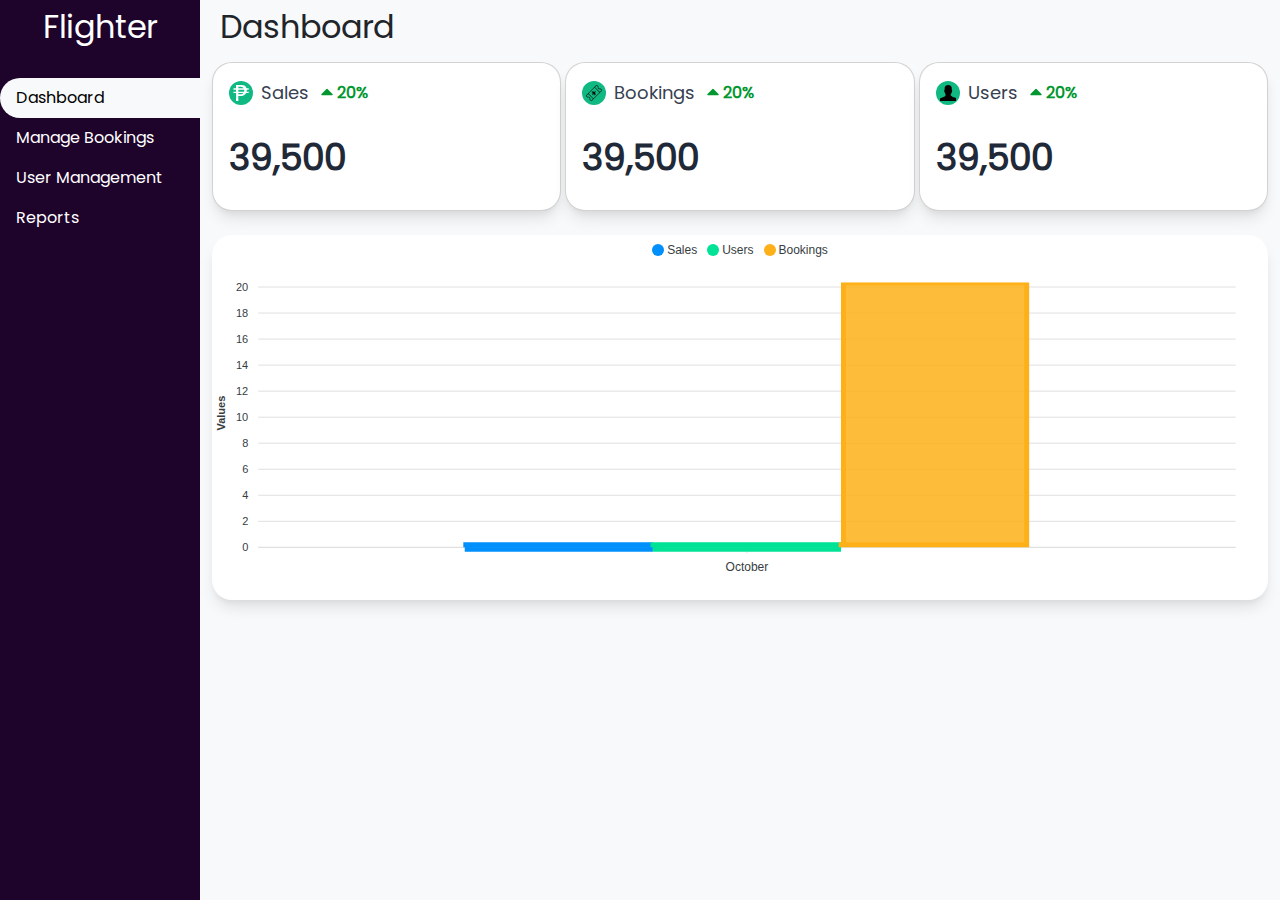
==== admin.html @ 3b2c2d5c "i added so many things but i forget what i add lol" ====
<!DOCTYPE html>
<html lang="en">
<head>
    <meta charset="UTF-8">
    <meta name="viewport" content="width=device-width, initial-scale=1.0">
    <title>Flighter</title>
    <link rel="stylesheet" href="css/bootstrap.min.css">
    <script defer src="js/bootstrap.bundle.js"></script>
    <link rel="stylesheet" href="css/admin.css">
    <script defer src="js/apexcharts.js"></script>
    <script defer src="js/admin.js"></script>
    <link rel="stylesheet" href="css/apexcharts.css">
    <style>
    </style>
</head>
<body>
    <div class="container-fluid p-0 d-flex">

        <div class="sidebar p-0">
            <h2 class="text-white text-center ms-2 me-2 p-2">Flighter</h2>
            <nav class="nav flex-column mt-4">
                <a class="nav-link active" id="dashboardBtn">Dashboard</a>
                <a class="nav-link">Manage Bookings</a>
                <a class="nav-link">User Management</a>
                <a class="nav-link">Reports</a>
            </nav>
        </div>

        <div class="main-content flex-grow-1">
            <!-- para ni sa Dashboard -->
            <div class="container-fluid h-100">
                <h2 class="p-2">Dashboard</h2>
                <div class="row g-1">

                    <div class="col-md-4">
                        <div class="card">
                            <div class="title">
                                <span class="mb-3">
                                    <svg id="Layer_1" fill="currentColor" data-name="Layer 1" xmlns="http://www.w3.org/2000/svg" viewBox="0 0 119.43 122.88"><title>philippine-peso</title><path d="M118.45,51l1,1-.74,9.11H99A40.52,40.52,0,0,1,81.88,78.43q-11.44,6.28-27.71,7h-15l.5,37.43H21.42l.74-36.94-.24-24.87H1L0,59.84.74,51H21.92l-.25-15.26H1l-1-1,.74-9.11H21.67L21.42.25,63.29,0Q78.8,0,88.65,6.53T102,25.61h16.5l1,1.23-.74,8.87h-15v3.94A53.17,53.17,0,0,1,102.44,51ZM39.65,25.61H81.26Q74.85,14,58.61,13.3L39.89,14l-.24,11.57ZM39.4,51H83.23a39.51,39.51,0,0,0,1.23-9.6,46.17,46.17,0,0,0-.24-5.66H39.65L39.4,51ZM58.61,71.91q12.56-2.72,19.21-10.84H39.4l-.25,10.1,19.46.74Z"/></svg>
                                </span>
                                <p class="title-text">
                                    Sales
                                </p>
                                <p class="percent">
                                <svg xmlns="http://www.w3.org/2000/svg" viewBox="0 0 1792 1792" fill="currentColor" height="20" width="20">
                                        <path d="M1408 1216q0 26-19 45t-45 19h-896q-26 0-45-19t-19-45 19-45l448-448q19-19 45-19t45 19l448 448q19 19 19 45z">
                                        </path>
                                    </svg> 20%
                                </p>
                            </div>
                            <div class="data">
                                <p>
                                    39,500 
                                </p>
                            </div>
                        </div>
                    </div>

                    <div class="col-md-4">
                        <div class="card">
                            <div class="title">
                                <span class="mb-3">
                                    <svg version="1.1" id="Layer_1" xmlns="http://www.w3.org/2000/svg" xmlns:xlink="http://www.w3.org/1999/xlink" x="0px" y="0px" viewBox="0 0 122.88 122.88" style="enable-background:new 0 0 122.88 122.88" xml:space="preserve"><g><path d="M121.27,45.01l-76.26,76.26c-0.04,0.04-0.09,0.08-0.14,0.1c-0.5,0.48-1.08,0.84-1.69,1.09c-0.68,0.28-1.39,0.42-2.11,0.42 c-0.72,0-1.43-0.14-2.11-0.42c-0.63-0.26-1.23-0.65-1.75-1.16l-10.05-10.04c-0.34-0.34-0.53-0.78-0.58-1.25 c-0.04-0.44,0.06-0.9,0.3-1.3l0.03-0.05c0.59-0.89,1-1.86,1.24-2.87c0.25-1.02,0.32-2.08,0.22-3.13l0-0.01 c-0.11-1.03-0.39-2.05-0.84-3.01c-0.43-0.91-1.03-1.78-1.79-2.54c-0.76-0.76-1.62-1.36-2.54-1.79c-0.96-0.46-1.98-0.74-3.01-0.84 c-1.01-0.1-2.06-0.03-3.07,0.21c-0.99,0.24-1.94,0.64-2.81,1.2c-0.41,0.31-0.89,0.44-1.37,0.4c-0.48-0.03-0.96-0.24-1.32-0.6 L1.61,85.66c-0.53-0.53-0.92-1.14-1.19-1.78C0.14,83.21,0,82.49,0,81.77c0-0.72,0.14-1.44,0.42-2.11c0.26-0.64,0.65-1.23,1.16-1.75 L77.87,1.61c0.53-0.53,1.14-0.92,1.78-1.19C80.33,0.14,81.05,0,81.77,0c0.72,0,1.44,0.14,2.11,0.42c0.65,0.27,1.26,0.66,1.78,1.19 L95.75,11.7c0.32,0.32,0.52,0.75,0.57,1.2c0.05,0.43-0.03,0.89-0.26,1.29l-0.02,0.03c-0.54,0.87-0.92,1.81-1.14,2.79 c-0.22,1-0.27,2.04-0.15,3.05l0,0.01c0.12,1,0.41,1.98,0.87,2.91c0.43,0.88,1.02,1.72,1.77,2.47l0,0.01 c0.73,0.75,1.56,1.33,2.44,1.77c0.92,0.45,1.92,0.74,2.93,0.86c0.99,0.12,2,0.08,2.99-0.13c0.97-0.2,1.92-0.56,2.79-1.08 c0.41-0.26,0.89-0.38,1.37-0.34c0.46,0.04,0.91,0.23,1.26,0.59l10.09,10.09c0.53,0.53,0.92,1.14,1.19,1.78 c0.28,0.68,0.42,1.4,0.42,2.11c0,0.72-0.14,1.44-0.42,2.11c-0.26,0.63-0.65,1.23-1.16,1.75L121.27,45.01L121.27,45.01z M56.6,74.81 c-0.19,1.26-0.73,2.45-1.89,3.61c-0.09,0.09-0.22,0.15-0.36,0.15c-0.13,0-0.25-0.05-0.35-0.14l-2.41-2.37 c-0.07-0.07-0.12-0.17-0.14-0.27c-0.11-0.7-0.19-1.3-0.26-1.79l-0.07-0.55c-0.13-0.07-0.25-0.15-0.37-0.23 c-0.18-0.13-0.36-0.28-0.53-0.44l-0.03-0.03c-0.15-0.15-0.28-0.3-0.4-0.47l-0.02-0.03c-0.07-0.1-0.14-0.2-0.2-0.31l-0.65-0.07 c-0.45-0.04-0.97-0.1-1.51-0.16c-0.11-0.01-0.21-0.06-0.29-0.15l-2.6-2.64c-0.19-0.19-0.19-0.51,0-0.7c1.3-1.3,2.48-1.88,3.72-2.07 c1.14-0.17,2.29-0.01,3.62,0.25l4.92-4.92l-14.23-5.53c-0.08-0.02-0.15-0.06-0.21-0.12c-0.19-0.19-0.19-0.51,0-0.7 c1.09-1.09,1.77-1.94,2.28-2.58c1.54-1.94,1.75-2.21,5.57-1.33l2.29-2.29c0.19-0.19,0.51-0.19,0.7,0l2.3,2.3 c0.19,0.19,0.19,0.51,0,0.7l-0.42,0.42l1.6,0.37l2.59-2.59c0.19-0.19,0.51-0.19,0.7,0l2.3,2.3c0.19,0.19,0.19,0.51,0,0.7 l-0.72,0.72l2.34,0.54l5.66-5.66c0.53-0.53,1.28-0.72,2.06-0.61c0.73,0.1,1.49,0.48,2.11,1.09l0.01,0.01c0.62,0.62,1,1.39,1.1,2.13 c0.11,0.78-0.09,1.53-0.61,2.06l-5.66,5.66l0.54,2.31l0.71-0.71c0.19-0.19,0.51-0.19,0.7,0l2.3,2.3c0.19,0.19,0.19,0.51,0,0.7 l-2.58,2.58l0.37,1.6l0.41-0.41c0.19-0.19,0.51-0.19,0.7,0l2.3,2.3c0.19,0.19,0.19,0.51,0,0.7l-2.28,2.28 c0.86,3.83,0.5,4.1-1.37,5.51c-0.66,0.5-1.53,1.16-2.64,2.26c-0.05,0.05-0.11,0.08-0.17,0.11c-0.25,0.1-0.54-0.03-0.64-0.28 l-5.44-14.15l-4.96,4.96C56.66,72.45,56.77,73.65,56.6,74.81L56.6,74.81z M19.64,65.7l37.58,37.58l46.04-46.04L65.68,19.66 L19.64,65.7L19.64,65.7z M54.35,106.14L16.77,68.57L4.54,80.8c-0.13,0.13-0.23,0.28-0.29,0.45c-0.07,0.18-0.11,0.37-0.11,0.55 c0,0.2,0.03,0.38,0.1,0.55c0.07,0.16,0.17,0.32,0.3,0.45l8.92,8.92c1.06-0.52,2.18-0.89,3.31-1.11c1.27-0.24,2.56-0.3,3.84-0.17 c1.5,0.14,2.97,0.53,4.34,1.18c1.35,0.64,2.6,1.51,3.71,2.62c1.09,1.09,1.95,2.34,2.58,3.67c0.66,1.39,1.06,2.88,1.22,4.38 c0.13,1.28,0.08,2.58-0.17,3.84c-0.22,1.14-0.59,2.25-1.11,3.31l8.92,8.92c0.13,0.13,0.28,0.23,0.45,0.29 c0.18,0.07,0.37,0.11,0.55,0.11c0.19,0,0.38-0.04,0.55-0.11c0.16-0.07,0.32-0.17,0.45-0.3L54.35,106.14L54.35,106.14z M68.55,16.79 l37.58,37.58l12.25-12.25c0.05-0.05,0.1-0.08,0.16-0.1c0.07-0.1,0.13-0.2,0.17-0.31c0.07-0.18,0.11-0.37,0.11-0.55 c0-0.19-0.03-0.37-0.1-0.53l-0.01-0.02c-0.06-0.16-0.16-0.3-0.28-0.43l-9.03-9.03c-1.06,0.47-2.16,0.8-3.29,0.99 c-1.24,0.2-2.5,0.23-3.76,0.08c-1.47-0.17-2.89-0.58-4.23-1.23c-1.3-0.63-2.51-1.48-3.59-2.56c-1.08-1.08-1.93-2.29-2.56-3.59 c-0.65-1.35-1.07-2.78-1.24-4.24c-0.15-1.25-0.12-2.51,0.08-3.75c0.19-1.13,0.52-2.23,0.99-3.29l-9.01-9.01 c-0.12-0.12-0.27-0.22-0.43-0.29l-0.02-0.01c-0.18-0.07-0.37-0.11-0.55-0.11c-0.2,0-0.38,0.03-0.55,0.1 c-0.16,0.07-0.32,0.17-0.45,0.3L68.55,16.79L68.55,16.79z"/></g></svg>
                                </span>
                                <p class="title-text">
                                    Bookings
                                </p>
                                <p class="percent">
                                <svg xmlns="http://www.w3.org/2000/svg" viewBox="0 0 1792 1792" fill="currentColor" height="20" width="20">
                                        <path d="M1408 1216q0 26-19 45t-45 19h-896q-26 0-45-19t-19-45 19-45l448-448q19-19 45-19t45 19l448 448q19 19 19 45z">
                                        </path>
                                    </svg> 20%
                                </p>
                            </div>
                            <div class="data">
                                <p>
                                    39,500 
                                </p>
                            </div>
                        </div>
                    </div>

                    <div class="col-md-4">
                        <div class="card">
                            <div class="title">
                                <span class="mb-3">
                                    <?xml version="1.0" encoding="utf-8"?><svg version="1.1" id="Layer_1" xmlns="http://www.w3.org/2000/svg" xmlns:xlink="http://www.w3.org/1999/xlink" x="0px" y="0px" viewBox="0 0 122.88 121.42" style="enable-background:new 0 0 122.88 121.42" xml:space="preserve"><style type="text/css">.st0{fill-rule:evenodd;clip-rule:evenodd;}</style><g><path class="st0" d="M0,121.42l0-19.63c10.5-4.67,42.65-13.56,44.16-26.41c0.34-2.9-6.5-13.96-8.07-19.26 c-3.36-5.35-4.56-13.85-0.89-19.5c1.46-2.25,0.84-10.44,0.84-13.53c0-30.77,53.92-30.78,53.92,0c0,3.89-0.9,11.04,1.22,14.1 c3.54,5.12,1.71,14.19-1.27,18.93c-1.91,5.57-9.18,16.11-8.56,19.26c2.31,11.74,32.13,19.63,41.52,23.8l0,22.23L0,121.42L0,121.42z"/></g></svg>
                                </span>
                                <p class="title-text">
                                    Users
                                </p>
                                <p class="percent">
                                <svg xmlns="http://www.w3.org/2000/svg" viewBox="0 0 1792 1792" fill="currentColor" height="20" width="20">
                                        <path d="M1408 1216q0 26-19 45t-45 19h-896q-26 0-45-19t-19-45 19-45l448-448q19-19 45-19t45 19l448 448q19 19 19 45z">
                                        </path>
                                    </svg> 20%
                                </p>
                            </div>
                            <div class="data">
                                <p>
                                    39,500 
                                </p>
                            </div>
                        </div>
                    </div>

                </div>
                <div id="chart" class="mt-4"></div>
            </div>

            <!-- para sa manage flight -->
            <div class="container-fluid h-100 d-none">
                <h2 class="p-2">Manage Flight </h2>
                <div class="table-container">
                    <table class="table table-striped">
                        <thead>
                            <tr>
                                <th>Booking ID</th>
                                <th>Full name</th>
                                <th>Flight Number</th>
                                <th>Departure</th>
                                <th>Arrival</th>
                                <th>Action</th>
                            </tr>
                        </thead>
                        <tbody class="h-100">
                            <tr>
                                <td>eee</td>
                                <td>eee</td>
                                <td>eee</td>
                                <td>eee</td>
                                <td>eee</td>
                                <td>eee</td>
                            </tr>
                        </tbody>
                    </table>
                </div>
            </div>

            <!-- para sa user Management -->
            <div class="container-fluid h-100 d-none">
                <h2 class="p-2">Manager User</h2>
                <div class="table-container">
                    <table class="table table-striped">
                        <thead>
                            <tr>
                                <th>Full name</th>
                                <th>Email</th>
                                <th>Password</th>
                                <th>Type</th>
                                <th>Action</th>
                            </tr>
                        </thead>
                        <tbody class="h-100">
                            <tr>
                                <td>eee</td>
                                <td>eee</td>
                                <td>eee</td>
                                <td>eee</td>
                                <td>eee</td>
                            </tr>
                        </tbody>
                    </table>
                </div>
            </div>

            <!-- para sa reports nga tab -->
            <div class="container-fluid h-100 d-none">
                <h2 class="p-2">Reports</h2>
                <div class="table-container">
                    <table class="table table-striped">
                        <thead>
                            <tr>
                                <th>Name</th>
                                <th>Email</th>
                                <th>Message</th>
                            </tr>
                        </thead>
                        <tbody class="h-100">
                            <tr>
                                <td>eee</td>
                                <td>eee</td>
                                <td>eee</td>
                            </tr>
                        </tbody>
                    </table>
                </div>
            </div>
        </div>
    </div>
</body>
</html>
---- css/admin.css ----
@font-face {
    font-family: 'Poppins';
    src: url('/fonts/Poppins-Regular.ttf') format('truetype');
    font-weight: normal;
    font-style: normal;
}

@font-face {
    font-family: 'Protest';
    src: url('/fonts/ProtestStrike-Regular.ttf') format('truetype');
    font-weight: normal;
    font-style: normal;
}

* {
    font-family: 'Poppins';
}

body {
    min-height: 100vh;
    background-color: #f8f9fa;
}
.sidebar {
    height: 100vh;
    background-color: #1e032b;
    width: 200px;
}
.sidebar a {
    color: white;
    z-index: 2;
    position: relative;
    border-top-left-radius: 20px ;
    border-bottom-left-radius: 20px ;
    cursor: pointer;
}

.sidebar a:focus {
    background-color: #f8f9fa;
    color: black;
}

.sidebar a:hover:not(.active) {
    color: rgb(0, 183, 255);
    cursor: pointer;
}

.sidebar a.active {
    background-color: #f8f9fa;
    color: black;
}

.nav.flex-column.mt-4 {
    position: relative;
    z-index: 2;
}

#chart {
  background-color: #fff;
  box-shadow: 0 10px 15px -3px rgba(0, 0, 0, 0.1), 0 4px 6px -2px rgba(0, 0, 0, 0.05);
  border-radius: 20px;
}

.card {
    padding: 1rem;
    background-color: #fff;
    box-shadow: 0 10px 15px -3px rgba(0, 0, 0, 0.1), 0 4px 6px -2px rgba(0, 0, 0, 0.05);
    border-radius: 20px;
  }
  
  .title {
    display: flex;
    align-items: center;
  }
  
  .title span {
    position: relative;
    padding: 0.5rem;
    background-color: #10B981;
    width: 1.5rem;
    height: 1.5rem;
    border-radius: 9999px;
  }
  
  .title span svg {
    position: absolute;
    top: 50%;
    left: 50%;
    transform: translate(-50%, -50%);
    color: #ffffff;
    height: 1rem;
  }
  
  .title-text {
    margin-left: 0.5rem;
    color: #374151;
    font-size: 18px;
  }
  
  .percent {
    margin-left: 0.5rem;
    color: #02972f;
    font-weight: 600;
    display: flex;
  }
  
  .data {
    display: flex;
    flex-direction: column;
    justify-content: flex-start;
  }
  
  .data p {
    margin-top: 1rem;
    margin-bottom: 1rem;
    color: #1F2937;
    font-size: 2.25rem;
    line-height: 2.5rem;
    font-weight: 700;
    text-align: left;
  }
  
  .data .range {
    position: relative;
    background-color: #E5E7EB;
    width: 100%;
    height: 0.5rem;
    border-radius: 0.25rem;
  }
  
  .data .range .fill {
    position: absolute;
    top: 0;
    left: 0;
    background-color: #10B981;
    width: 76%;
    height: 100%;
    border-radius: 0.25rem;
  }

  .table-container {
    max-height: 85vh;
    min-height: 85vh;
    overflow-y: auto;
    border: 1px solid #ccc;
  }
  
  table {
    width: 100%;
    border-collapse: collapse;
  }
  
  thead {
    position: sticky;
    top: 0;
    background: white;
    z-index: 1;
  }
---- css/apexcharts.css ----
@keyframes opaque {
  0% {
    opacity: 0
  }

  to {
    opacity: 1
  }
}

@keyframes resizeanim {

  0%,
  to {
    opacity: 0
  }
}

.apexcharts-canvas {
  position: relative;
  user-select: none
}

.apexcharts-canvas ::-webkit-scrollbar {
  -webkit-appearance: none;
  width: 6px
}

.apexcharts-canvas ::-webkit-scrollbar-thumb {
  border-radius: 4px;
  background-color: rgba(0, 0, 0, .5);
  box-shadow: 0 0 1px rgba(255, 255, 255, .5);
  -webkit-box-shadow: 0 0 1px rgba(255, 255, 255, .5)
}

.apexcharts-inner {
  position: relative
}

.apexcharts-text tspan {
  font-family: inherit
}

rect.legend-mouseover-inactive,
.legend-mouseover-inactive rect,
.legend-mouseover-inactive path,
.legend-mouseover-inactive circle,
.legend-mouseover-inactive line,
.legend-mouseover-inactive text.apexcharts-yaxis-title-text,
.legend-mouseover-inactive text.apexcharts-yaxis-label {
  transition: .15s ease all;
  opacity: .2
}

.apexcharts-legend-text {
  padding-left: 15px;
  margin-left: -15px;
}

.apexcharts-series-collapsed {
  opacity: 0
}

.apexcharts-tooltip {
  border-radius: 5px;
  box-shadow: 2px 2px 6px -4px #999;
  cursor: default;
  font-size: 14px;
  left: 62px;
  opacity: 0;
  pointer-events: none;
  position: absolute;
  top: 20px;
  display: flex;
  flex-direction: column;
  overflow: hidden;
  white-space: nowrap;
  z-index: 12;
  transition: .15s ease all
}

.apexcharts-tooltip.apexcharts-active {
  opacity: 1;
  transition: .15s ease all
}

.apexcharts-tooltip.apexcharts-theme-light {
  border: 1px solid #e3e3e3;
  background: rgba(255, 255, 255, .96)
}

.apexcharts-tooltip.apexcharts-theme-dark {
  color: #fff;
  background: rgba(30, 30, 30, .8)
}

.apexcharts-tooltip * {
  font-family: inherit
}

.apexcharts-tooltip-title {
  padding: 6px;
  font-size: 15px;
  margin-bottom: 4px
}

.apexcharts-tooltip.apexcharts-theme-light .apexcharts-tooltip-title {
  background: #eceff1;
  border-bottom: 1px solid #ddd
}

.apexcharts-tooltip.apexcharts-theme-dark .apexcharts-tooltip-title {
  background: rgba(0, 0, 0, .7);
  border-bottom: 1px solid #333
}

.apexcharts-tooltip-text-goals-value,
.apexcharts-tooltip-text-y-value,
.apexcharts-tooltip-text-z-value {
  display: inline-block;
  margin-left: 5px;
  font-weight: 600
}

.apexcharts-tooltip-text-goals-label:empty,
.apexcharts-tooltip-text-goals-value:empty,
.apexcharts-tooltip-text-y-label:empty,
.apexcharts-tooltip-text-y-value:empty,
.apexcharts-tooltip-text-z-value:empty,
.apexcharts-tooltip-title:empty {
  display: none
}

.apexcharts-tooltip-text-goals-label,
.apexcharts-tooltip-text-goals-value {
  padding: 6px 0 5px
}

.apexcharts-tooltip-goals-group,
.apexcharts-tooltip-text-goals-label,
.apexcharts-tooltip-text-goals-value {
  display: flex
}

.apexcharts-tooltip-text-goals-label:not(:empty),
.apexcharts-tooltip-text-goals-value:not(:empty) {
  margin-top: -6px
}

.apexcharts-tooltip-marker {
  width: 12px;
  height: 12px;
  position: relative;
  top: 0;
  margin-right: 10px;
  border-radius: 50%
}

.apexcharts-tooltip-series-group {
  padding: 0 10px;
  display: none;
  text-align: left;
  justify-content: left;
  align-items: center
}

.apexcharts-tooltip-series-group.apexcharts-active .apexcharts-tooltip-marker {
  opacity: 1
}

.apexcharts-tooltip-series-group.apexcharts-active,
.apexcharts-tooltip-series-group:last-child {
  padding-bottom: 4px
}

.apexcharts-tooltip-series-group-hidden {
  opacity: 0;
  height: 0;
  line-height: 0;
  padding: 0 !important
}

.apexcharts-tooltip-y-group {
  padding: 6px 0 5px
}

.apexcharts-custom-tooltip,
.apexcharts-tooltip-box {
  padding: 4px 8px
}

.apexcharts-tooltip-boxPlot {
  display: flex;
  flex-direction: column-reverse
}

.apexcharts-tooltip-box>div {
  margin: 4px 0
}

.apexcharts-tooltip-box span.value {
  font-weight: 700
}

.apexcharts-tooltip-rangebar {
  padding: 5px 8px
}

.apexcharts-tooltip-rangebar .category {
  font-weight: 600;
  color: #777
}

.apexcharts-tooltip-rangebar .series-name {
  font-weight: 700;
  display: block;
  margin-bottom: 5px
}

.apexcharts-xaxistooltip,
.apexcharts-yaxistooltip {
  opacity: 0;
  pointer-events: none;
  color: #373d3f;
  font-size: 13px;
  text-align: center;
  border-radius: 2px;
  position: absolute;
  z-index: 10;
  background: #eceff1;
  border: 1px solid #90a4ae
}

.apexcharts-xaxistooltip {
  padding: 9px 10px;
  transition: .15s ease all
}

.apexcharts-xaxistooltip.apexcharts-theme-dark {
  background: rgba(0, 0, 0, .7);
  border: 1px solid rgba(0, 0, 0, .5);
  color: #fff
}

.apexcharts-xaxistooltip:after,
.apexcharts-xaxistooltip:before {
  left: 50%;
  border: solid transparent;
  content: " ";
  height: 0;
  width: 0;
  position: absolute;
  pointer-events: none
}

.apexcharts-xaxistooltip:after {
  border-color: transparent;
  border-width: 6px;
  margin-left: -6px
}

.apexcharts-xaxistooltip:before {
  border-color: transparent;
  border-width: 7px;
  margin-left: -7px
}

.apexcharts-xaxistooltip-bottom:after,
.apexcharts-xaxistooltip-bottom:before {
  bottom: 100%
}

.apexcharts-xaxistooltip-top:after,
.apexcharts-xaxistooltip-top:before {
  top: 100%
}

.apexcharts-xaxistooltip-bottom:after {
  border-bottom-color: #eceff1
}

.apexcharts-xaxistooltip-bottom:before {
  border-bottom-color: #90a4ae
}

.apexcharts-xaxistooltip-bottom.apexcharts-theme-dark:after,
.apexcharts-xaxistooltip-bottom.apexcharts-theme-dark:before {
  border-bottom-color: rgba(0, 0, 0, .5)
}

.apexcharts-xaxistooltip-top:after {
  border-top-color: #eceff1
}

.apexcharts-xaxistooltip-top:before {
  border-top-color: #90a4ae
}

.apexcharts-xaxistooltip-top.apexcharts-theme-dark:after,
.apexcharts-xaxistooltip-top.apexcharts-theme-dark:before {
  border-top-color: rgba(0, 0, 0, .5)
}

.apexcharts-xaxistooltip.apexcharts-active {
  opacity: 1;
  transition: .15s ease all
}

.apexcharts-yaxistooltip {
  padding: 4px 10px
}

.apexcharts-yaxistooltip.apexcharts-theme-dark {
  background: rgba(0, 0, 0, .7);
  border: 1px solid rgba(0, 0, 0, .5);
  color: #fff
}

.apexcharts-yaxistooltip:after,
.apexcharts-yaxistooltip:before {
  top: 50%;
  border: solid transparent;
  content: " ";
  height: 0;
  width: 0;
  position: absolute;
  pointer-events: none
}

.apexcharts-yaxistooltip:after {
  border-color: transparent;
  border-width: 6px;
  margin-top: -6px
}

.apexcharts-yaxistooltip:before {
  border-color: transparent;
  border-width: 7px;
  margin-top: -7px
}

.apexcharts-yaxistooltip-left:after,
.apexcharts-yaxistooltip-left:before {
  left: 100%
}

.apexcharts-yaxistooltip-right:after,
.apexcharts-yaxistooltip-right:before {
  right: 100%
}

.apexcharts-yaxistooltip-left:after {
  border-left-color: #eceff1
}

.apexcharts-yaxistooltip-left:before {
  border-left-color: #90a4ae
}

.apexcharts-yaxistooltip-left.apexcharts-theme-dark:after,
.apexcharts-yaxistooltip-left.apexcharts-theme-dark:before {
  border-left-color: rgba(0, 0, 0, .5)
}

.apexcharts-yaxistooltip-right:after {
  border-right-color: #eceff1
}

.apexcharts-yaxistooltip-right:before {
  border-right-color: #90a4ae
}

.apexcharts-yaxistooltip-right.apexcharts-theme-dark:after,
.apexcharts-yaxistooltip-right.apexcharts-theme-dark:before {
  border-right-color: rgba(0, 0, 0, .5)
}

.apexcharts-yaxistooltip.apexcharts-active {
  opacity: 1
}

.apexcharts-yaxistooltip-hidden {
  display: none
}

.apexcharts-xcrosshairs,
.apexcharts-ycrosshairs {
  pointer-events: none;
  opacity: 0;
  transition: .15s ease all
}

.apexcharts-xcrosshairs.apexcharts-active,
.apexcharts-ycrosshairs.apexcharts-active {
  opacity: 1;
  transition: .15s ease all
}

.apexcharts-ycrosshairs-hidden {
  opacity: 0
}

.apexcharts-selection-rect {
  cursor: move
}

.svg_select_boundingRect,
.svg_select_points_rot {
  pointer-events: none;
  opacity: 0;
  visibility: hidden
}

.apexcharts-selection-rect+g .svg_select_boundingRect,
.apexcharts-selection-rect+g .svg_select_points_rot {
  opacity: 0;
  visibility: hidden
}

.apexcharts-selection-rect+g .svg_select_points_l,
.apexcharts-selection-rect+g .svg_select_points_r {
  cursor: ew-resize;
  opacity: 1;
  visibility: visible
}

.svg_select_points {
  fill: #efefef;
  stroke: #333;
  rx: 2
}

.apexcharts-svg.apexcharts-zoomable.hovering-zoom {
  cursor: crosshair
}

.apexcharts-svg.apexcharts-zoomable.hovering-pan {
  cursor: move
}

.apexcharts-menu-icon,
.apexcharts-pan-icon,
.apexcharts-reset-icon,
.apexcharts-selection-icon,
.apexcharts-toolbar-custom-icon,
.apexcharts-zoom-icon,
.apexcharts-zoomin-icon,
.apexcharts-zoomout-icon {
  cursor: pointer;
  width: 20px;
  height: 20px;
  line-height: 24px;
  color: #6e8192;
  text-align: center
}

.apexcharts-menu-icon svg,
.apexcharts-reset-icon svg,
.apexcharts-zoom-icon svg,
.apexcharts-zoomin-icon svg,
.apexcharts-zoomout-icon svg {
  fill: #6e8192
}

.apexcharts-selection-icon svg {
  fill: #444;
  transform: scale(.76)
}

.apexcharts-theme-dark .apexcharts-menu-icon svg,
.apexcharts-theme-dark .apexcharts-pan-icon svg,
.apexcharts-theme-dark .apexcharts-reset-icon svg,
.apexcharts-theme-dark .apexcharts-selection-icon svg,
.apexcharts-theme-dark .apexcharts-toolbar-custom-icon svg,
.apexcharts-theme-dark .apexcharts-zoom-icon svg,
.apexcharts-theme-dark .apexcharts-zoomin-icon svg,
.apexcharts-theme-dark .apexcharts-zoomout-icon svg {
  fill: #f3f4f5
}

.apexcharts-canvas .apexcharts-reset-zoom-icon.apexcharts-selected svg,
.apexcharts-canvas .apexcharts-selection-icon.apexcharts-selected svg,
.apexcharts-canvas .apexcharts-zoom-icon.apexcharts-selected svg {
  fill: #008ffb
}

.apexcharts-theme-light .apexcharts-menu-icon:hover svg,
.apexcharts-theme-light .apexcharts-reset-icon:hover svg,
.apexcharts-theme-light .apexcharts-selection-icon:not(.apexcharts-selected):hover svg,
.apexcharts-theme-light .apexcharts-zoom-icon:not(.apexcharts-selected):hover svg,
.apexcharts-theme-light .apexcharts-zoomin-icon:hover svg,
.apexcharts-theme-light .apexcharts-zoomout-icon:hover svg {
  fill: #333
}

.apexcharts-menu-icon,
.apexcharts-selection-icon {
  position: relative
}

.apexcharts-reset-icon {
  margin-left: 5px
}

.apexcharts-menu-icon,
.apexcharts-reset-icon,
.apexcharts-zoom-icon {
  transform: scale(.85)
}

.apexcharts-zoomin-icon,
.apexcharts-zoomout-icon {
  transform: scale(.7)
}

.apexcharts-zoomout-icon {
  margin-right: 3px
}

.apexcharts-pan-icon {
  transform: scale(.62);
  position: relative;
  left: 1px;
  top: 0
}

.apexcharts-pan-icon svg {
  fill: #fff;
  stroke: #6e8192;
  stroke-width: 2
}

.apexcharts-pan-icon.apexcharts-selected svg {
  stroke: #008ffb
}

.apexcharts-pan-icon:not(.apexcharts-selected):hover svg {
  stroke: #333
}

.apexcharts-toolbar {
  position: absolute;
  z-index: 11;
  max-width: 176px;
  text-align: right;
  border-radius: 3px;
  padding: 0 6px 2px;
  display: flex;
  justify-content: space-between;
  align-items: center
}

.apexcharts-menu {
  background: #fff;
  position: absolute;
  top: 100%;
  border: 1px solid #ddd;
  border-radius: 3px;
  padding: 3px;
  right: 10px;
  opacity: 0;
  min-width: 110px;
  transition: .15s ease all;
  pointer-events: none
}

.apexcharts-menu.apexcharts-menu-open {
  opacity: 1;
  pointer-events: all;
  transition: .15s ease all
}

.apexcharts-menu-item {
  padding: 6px 7px;
  font-size: 12px;
  cursor: pointer
}

.apexcharts-theme-light .apexcharts-menu-item:hover {
  background: #eee
}

.apexcharts-theme-dark .apexcharts-menu {
  background: rgba(0, 0, 0, .7);
  color: #fff
}

@media screen and (min-width:768px) {
  .apexcharts-canvas:hover .apexcharts-toolbar {
    opacity: 1
  }
}

.apexcharts-canvas .apexcharts-element-hidden,
.apexcharts-datalabel.apexcharts-element-hidden,
.apexcharts-hide .apexcharts-series-points {
  opacity: 0;
}

.apexcharts-hidden-element-shown {
  opacity: 1;
  transition: 0.25s ease all;
}

.apexcharts-datalabel,
.apexcharts-datalabel-label,
.apexcharts-datalabel-value,
.apexcharts-datalabels,
.apexcharts-pie-label {
  cursor: default;
  pointer-events: none
}

.apexcharts-pie-label-delay {
  opacity: 0;
  animation-name: opaque;
  animation-duration: .3s;
  animation-fill-mode: forwards;
  animation-timing-function: ease
}

.apexcharts-radialbar-label {
  cursor: pointer;
}

.apexcharts-annotation-rect,
.apexcharts-area-series .apexcharts-area,
.apexcharts-area-series .apexcharts-series-markers .apexcharts-marker.no-pointer-events,
.apexcharts-gridline,
.apexcharts-line,
.apexcharts-line-series .apexcharts-series-markers .apexcharts-marker.no-pointer-events,
.apexcharts-point-annotation-label,
.apexcharts-radar-series path,
.apexcharts-radar-series polygon,
.apexcharts-toolbar svg,
.apexcharts-tooltip .apexcharts-marker,
.apexcharts-xaxis-annotation-label,
.apexcharts-yaxis-annotation-label,
.apexcharts-zoom-rect {
  pointer-events: none
}

.apexcharts-marker {
  transition: .15s ease all
}

.resize-triggers {
  animation: 1ms resizeanim;
  visibility: hidden;
  opacity: 0;
  height: 100%;
  width: 100%;
  overflow: hidden
}

.contract-trigger:before,
.resize-triggers,
.resize-triggers>div {
  content: " ";
  display: block;
  position: absolute;
  top: 0;
  left: 0
}

.resize-triggers>div {
  height: 100%;
  width: 100%;
  background: #eee;
  overflow: auto
}

.contract-trigger:before {
  overflow: hidden;
  width: 200%;
  height: 200%
}

.apexcharts-bar-goals-markers {
  pointer-events: none
}

.apexcharts-bar-shadows {
  pointer-events: none
}

.apexcharts-rangebar-goals-markers {
  pointer-events: none
}
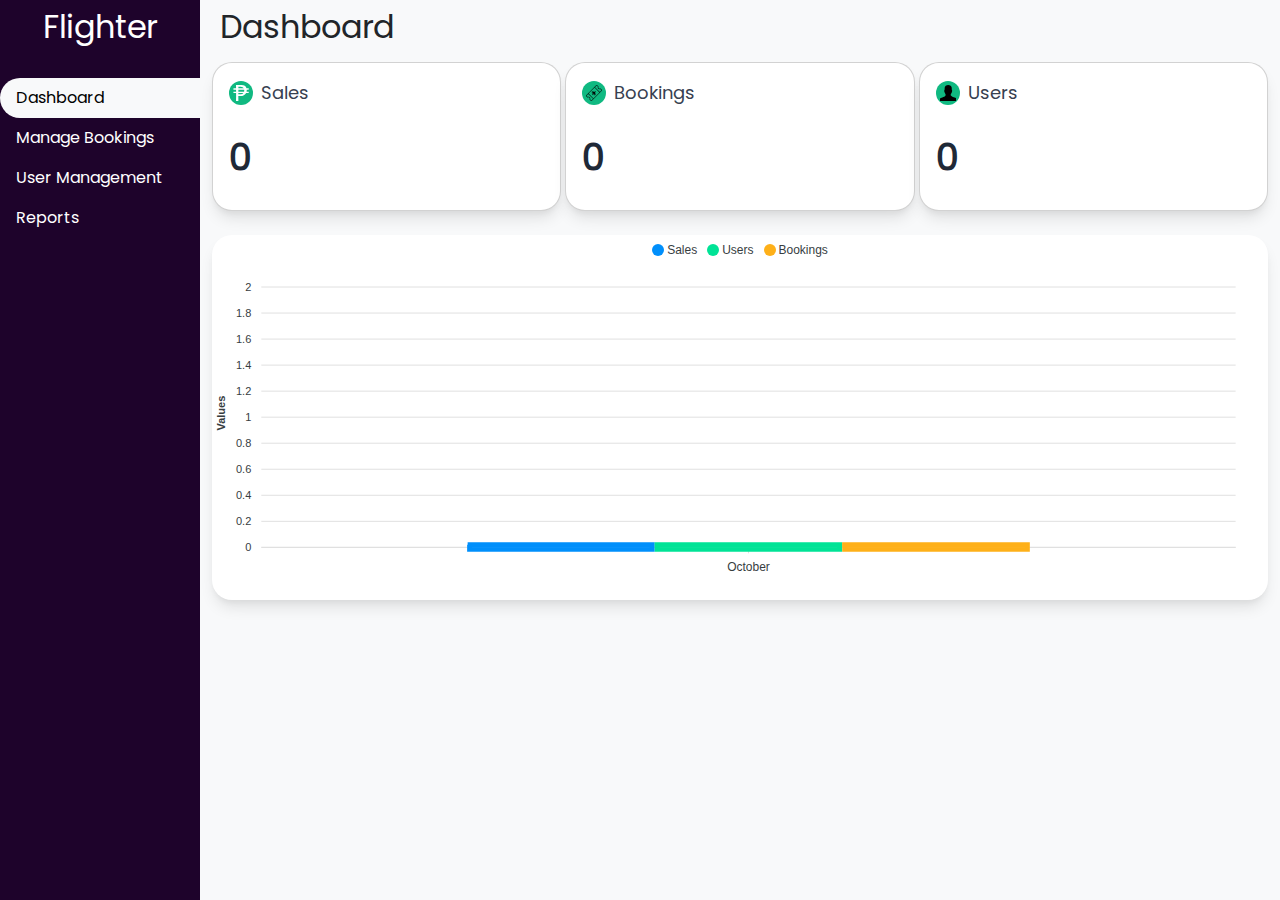
==== commit 5f400995: "just added some features its so messy code" ====
--- a/admin.html
+++ b/admin.html
@@ -42,15 +42,11 @@
                                     Sales
                                 </p>
                                 <p class="percent">
-                                <svg xmlns="http://www.w3.org/2000/svg" viewBox="0 0 1792 1792" fill="currentColor" height="20" width="20">
-                                        <path d="M1408 1216q0 26-19 45t-45 19h-896q-26 0-45-19t-19-45 19-45l448-448q19-19 45-19t45 19l448 448q19 19 19 45z">
-                                        </path>
-                                    </svg> 20%
                                 </p>
                             </div>
                             <div class="data">
-                                <p>
-                                    39,500 
+                                <p id="totalSales">
+                                    
                                 </p>
                             </div>
                         </div>
@@ -66,15 +62,11 @@
                                     Bookings
                                 </p>
                                 <p class="percent">
-                                <svg xmlns="http://www.w3.org/2000/svg" viewBox="0 0 1792 1792" fill="currentColor" height="20" width="20">
-                                        <path d="M1408 1216q0 26-19 45t-45 19h-896q-26 0-45-19t-19-45 19-45l448-448q19-19 45-19t45 19l448 448q19 19 19 45z">
-                                        </path>
-                                    </svg> 20%
                                 </p>
                             </div>
                             <div class="data">
-                                <p>
-                                    39,500 
+                                <p id="bookingCounts">
+                                    
                                 </p>
                             </div>
                         </div>
@@ -90,15 +82,11 @@
                                     Users
                                 </p>
                                 <p class="percent">
-                                <svg xmlns="http://www.w3.org/2000/svg" viewBox="0 0 1792 1792" fill="currentColor" height="20" width="20">
-                                        <path d="M1408 1216q0 26-19 45t-45 19h-896q-26 0-45-19t-19-45 19-45l448-448q19-19 45-19t45 19l448 448q19 19 19 45z">
-                                        </path>
-                                    </svg> 20%
                                 </p>
                             </div>
                             <div class="data">
-                                <p>
-                                    39,500 
+                                <p id="userCount">
+                                    
                                 </p>
                             </div>
                         </div>
@@ -112,26 +100,19 @@
             <div class="container-fluid h-100 d-none">
                 <h2 class="p-2">Manage Flight </h2>
                 <div class="table-container">
-                    <table class="table table-striped">
+                    <table class="table table-striped" id="manageFlightTable">
                         <thead>
                             <tr>
                                 <th>Booking ID</th>
                                 <th>Full name</th>
-                                <th>Flight Number</th>
+                                <th>From</th>
+                                <th>To</th>
                                 <th>Departure</th>
                                 <th>Arrival</th>
                                 <th>Action</th>
                             </tr>
                         </thead>
                         <tbody class="h-100">
-                            <tr>
-                                <td>eee</td>
-                                <td>eee</td>
-                                <td>eee</td>
-                                <td>eee</td>
-                                <td>eee</td>
-                                <td>eee</td>
-                            </tr>
                         </tbody>
                     </table>
                 </div>
@@ -141,7 +122,7 @@
             <div class="container-fluid h-100 d-none">
                 <h2 class="p-2">Manager User</h2>
                 <div class="table-container">
-                    <table class="table table-striped">
+                    <table class="table table-striped" id="manageUserTable">
                         <thead>
                             <tr>
                                 <th>Full name</th>
@@ -152,13 +133,6 @@
                             </tr>
                         </thead>
                         <tbody class="h-100">
-                            <tr>
-                                <td>eee</td>
-                                <td>eee</td>
-                                <td>eee</td>
-                                <td>eee</td>
-                                <td>eee</td>
-                            </tr>
                         </tbody>
                     </table>
                 </div>
--- a/css/admin.css
+++ b/css/admin.css
@@ -152,6 +152,9 @@
   thead {
     position: sticky;
     top: 0;
-    background: white;
     z-index: 1;
+  }
+
+  #manageFlightTable tr:hover {
+    background-color: rgba(0, 0, 0, 0.5);
   }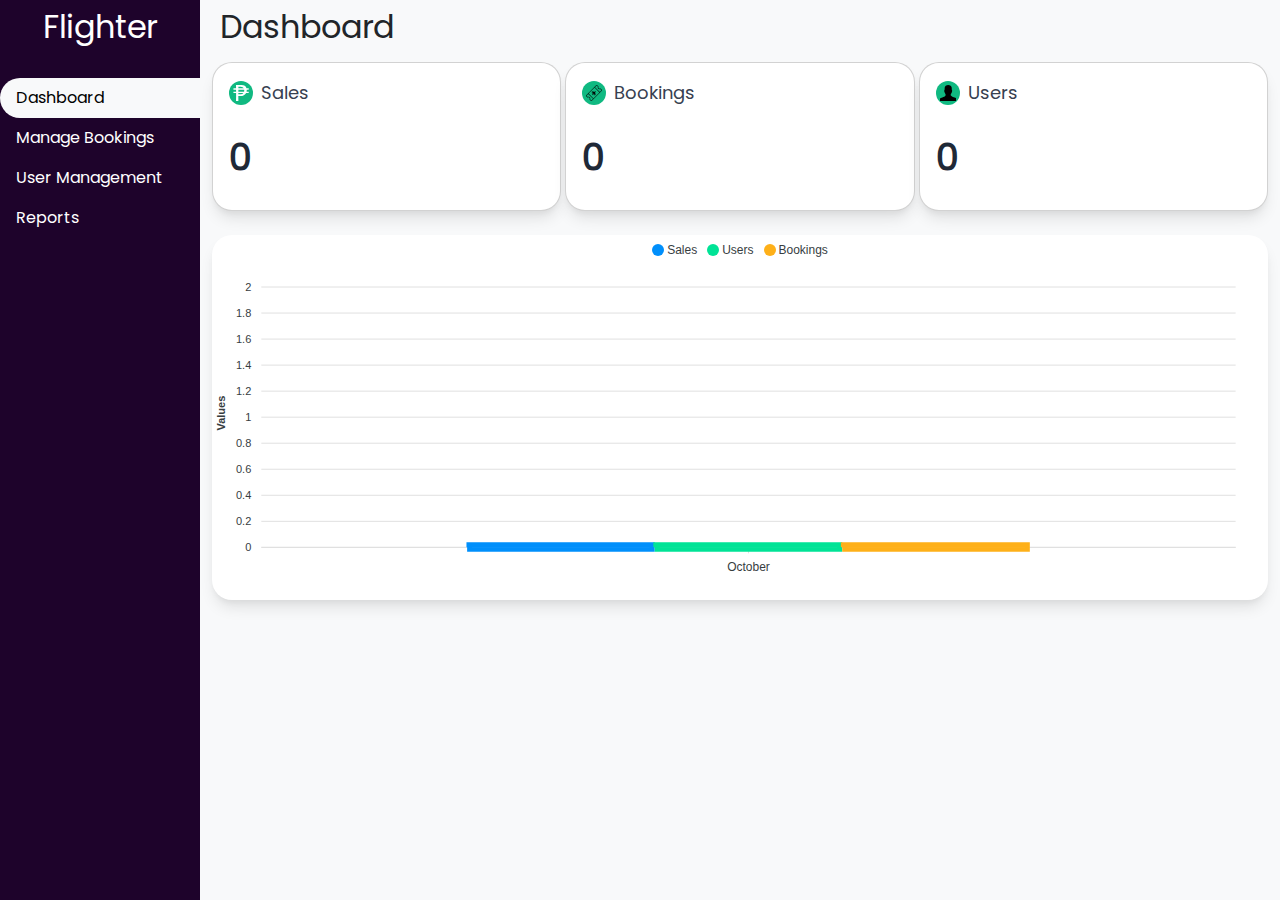
==== commit 8006968a: "updated" ====
--- a/admin.html
+++ b/admin.html
@@ -3,7 +3,7 @@
 <head>
     <meta charset="UTF-8">
     <meta name="viewport" content="width=device-width, initial-scale=1.0">
-    <title>Flighter</title>
+    <title>Airlines</title>
     <link rel="stylesheet" href="css/bootstrap.min.css">
     <script defer src="js/bootstrap.bundle.js"></script>
     <link rel="stylesheet" href="css/admin.css">
@@ -142,20 +142,16 @@
             <div class="container-fluid h-100 d-none">
                 <h2 class="p-2">Reports</h2>
                 <div class="table-container">
-                    <table class="table table-striped">
+                    <table class="table table-striped" id="reportsTable">
                         <thead>
                             <tr>
                                 <th>Name</th>
                                 <th>Email</th>
                                 <th>Message</th>
+                                <th>Action</th>
                             </tr>
                         </thead>
                         <tbody class="h-100">
-                            <tr>
-                                <td>eee</td>
-                                <td>eee</td>
-                                <td>eee</td>
-                            </tr>
                         </tbody>
                     </table>
                 </div>
